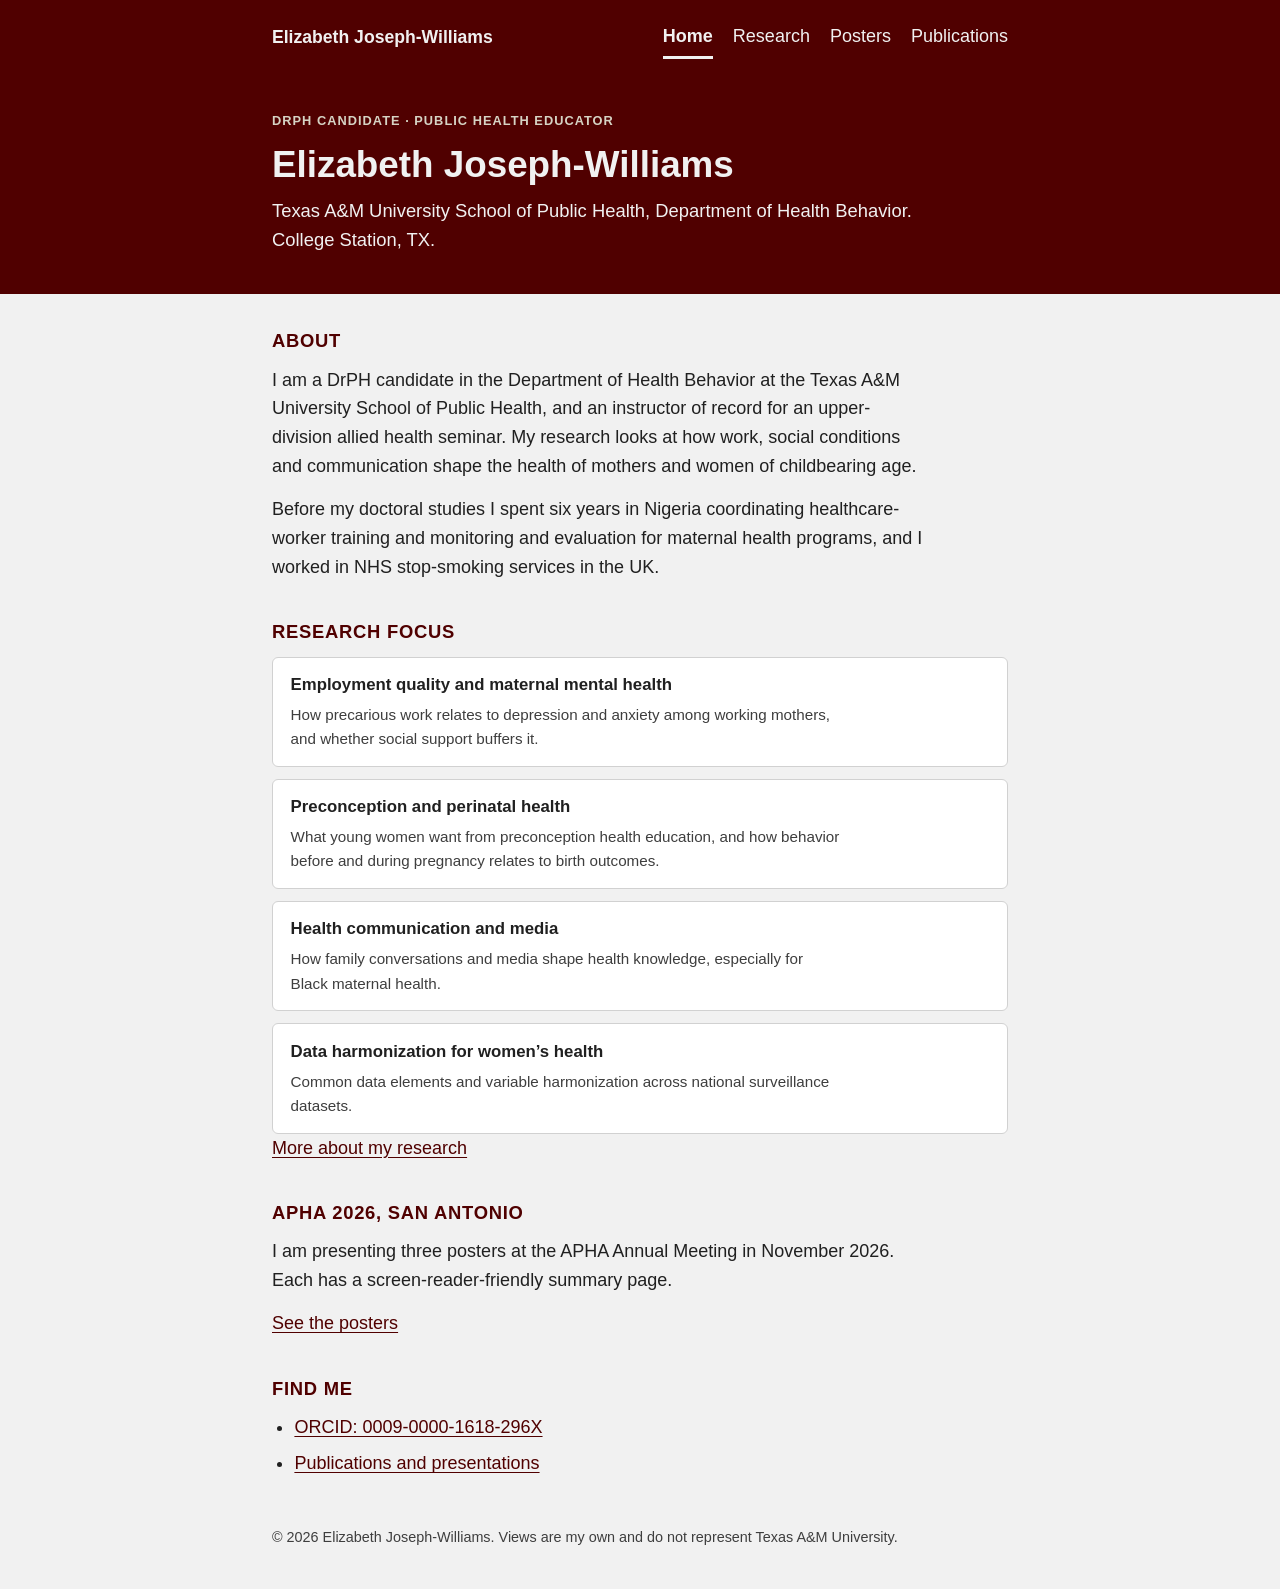
==== index.html @ 9020b2ac "Add files via upload" ====
<!doctype html>
<html lang="en">
<head>
<meta charset="utf-8">
<meta name="viewport" content="width=device-width, initial-scale=1">
<title>Elizabeth Joseph-Williams | Public health researcher</title>
<meta name="description" content="Elizabeth Joseph-Williams, DrPH candidate in Health Behavior at Texas A&amp;M University. Research on maternal mental health, employment and health communication.">
<link rel="icon" href="data:image/svg+xml,%3Csvg xmlns='http://www.w3.org/2000/svg' viewBox='0 0 32 32'%3E%3Crect width='32' height='32' rx='6' fill='%23500000'/%3E%3Ctext x='16' y='22' font-family='Arial' font-weight='700' font-size='16' fill='%23F1F1F1' text-anchor='middle'%3EEJ%3C/text%3E%3C/svg%3E">
<link rel="stylesheet" href="style.css">
</head>
<body>
<a class="skip" href="#main">Skip to main content</a>
<header class="band"><div class="wrap">
<a class="brand" href="">Elizabeth Joseph-Williams</a>
<nav aria-label="Main"><ul><li><a href="" aria-current="page">Home</a></li><li><a href="research/">Research</a></li><li><a href="posters/">Posters</a></li><li><a href="publications/">Publications</a></li></ul></nav>
</div></header>
<div class="hero"><div class="wrap"><p class="eyebrow">DrPH candidate &middot; Public health educator</p><h1>Elizabeth Joseph-Williams</h1><p class="lede">Texas A&amp;M University School of Public Health, Department of Health Behavior. College Station, TX.</p></div></div>
<main id="main"><div class="wrap">

<section aria-labelledby="h-about">
<h2 id="h-about">About</h2>
<p>I am a DrPH candidate in the Department of Health Behavior at the Texas A&amp;M University School of Public Health, and an instructor of record for an upper-division allied health seminar. My research looks at how work, social conditions and communication shape the health of mothers and women of childbearing age.</p>
<p>Before my doctoral studies I spent six years in Nigeria coordinating healthcare-worker training and monitoring and evaluation for maternal health programs, and I worked in NHS stop-smoking services in the UK.</p>
</section>

<section aria-labelledby="h-focus">
<h2 id="h-focus">Research focus</h2>
<ul class="cards">
<li class="card"><h3>Employment quality and maternal mental health</h3><p class="meta">How precarious work relates to depression and anxiety among working mothers, and whether social support buffers it.</p></li>
<li class="card"><h3>Preconception and perinatal health</h3><p class="meta">What young women want from preconception health education, and how behavior before and during pregnancy relates to birth outcomes.</p></li>
<li class="card"><h3>Health communication and media</h3><p class="meta">How family conversations and media shape health knowledge, especially for Black maternal health.</p></li>
<li class="card"><h3>Data harmonization for women&rsquo;s health</h3><p class="meta">Common data elements and variable harmonization across national surveillance datasets.</p></li>
</ul>
<p><a href="research/">More about my research</a></p>
</section>

<section aria-labelledby="h-apha">
<h2 id="h-apha">APHA 2026, San Antonio</h2>
<p>I am presenting three posters at the APHA Annual Meeting in November 2026. Each has a screen-reader-friendly summary page.</p>
<p><a href="posters/">See the posters</a></p>
</section>

<section aria-labelledby="h-links">
<h2 id="h-links">Find me</h2>
<ul class="plain">
<li><a href="https://orcid.org/0009-0000-1618-296X">ORCID: 0009-0000-1618-296X</a></li>
<li><a href="publications/">Publications and presentations</a></li>
</ul>
</section>

</div></main>
<footer><div class="wrap">&copy; 2026 Elizabeth Joseph-Williams. Views are my own and do not represent Texas A&amp;M University.</div></footer>
</body>
</html>
---- style.css ----
:root{--bg:#F1F1F1;--surface:#FFFFFF;--fg:#202020;--muted:#3E3E3E;--accent:#500000;--band:#500000;--band-fg:#F1F1F1;--rule:#D1D1D1;--sand:#D6D3C4;--focus:#500000;--link:#500000;
--font:Arial,Helvetica,"Liberation Sans",sans-serif}
@media (prefers-color-scheme:dark){:root{--bg:#202020;--surface:#2B2B2B;--fg:#F1F1F1;--muted:#D1D1D1;--accent:#D6D3C4;--rule:#4A4A4A;--focus:#D6D3C4;--link:#E6D3D3;color-scheme:dark}}
*,*::before,*::after{box-sizing:border-box}
body{margin:0;background:var(--bg);color:var(--fg);font-family:var(--font);font-size:18px;line-height:1.6}
a{color:var(--link);text-underline-offset:3px}
a:focus-visible,button:focus-visible{outline:3px solid var(--focus);outline-offset:3px}
.skip{position:absolute;left:-999px;top:0;background:var(--band);color:var(--band-fg);padding:.6rem 1rem;z-index:10}
.skip:focus{left:0}
.wrap{max-width:46rem;margin-inline:auto}
.band{background:var(--band);color:var(--band-fg);padding:1rem 16px}
.band a{color:var(--band-fg)}
.band .wrap{display:flex;flex-wrap:wrap;gap:.5rem 1.5rem;align-items:center;justify-content:space-between}
.brand{font-weight:700;font-size:1.1rem;text-decoration:none}
nav ul{list-style:none;margin:0;padding:0;display:flex;flex-wrap:wrap;gap:.25rem 1.25rem}
nav a{display:inline-block;padding:.35rem 0;text-decoration:none;border-bottom:3px solid transparent}
nav a:hover{border-bottom-color:var(--sand)}
nav a[aria-current="page"]{border-bottom-color:var(--band-fg);font-weight:700}
.hero{background:var(--band);color:var(--band-fg);padding:2.25rem 16px 2.5rem}
.hero .eyebrow,.eyebrow{font-size:.8rem;font-weight:700;letter-spacing:.08em;text-transform:uppercase;margin:0 0 .75rem;color:var(--sand)}
h1{font-size:clamp(1.6rem,5vw,2.3rem);line-height:1.2;margin:0 0 .5rem;text-wrap:balance}
.lede{font-size:1.15rem;margin:0}
main{padding:2rem 16px 3rem}
main .wrap{display:grid;gap:2.25rem}
section{min-width:0}
h2{font-size:1.15rem;letter-spacing:.04em;text-transform:uppercase;color:var(--accent);margin:0 0 .6rem}
h3{font-size:1.05rem;margin:0 0 .25rem}
p{margin:0 0 .9rem;max-width:65ch}
p:last-child{margin-bottom:0}
ul.plain{margin:0;padding-left:1.4rem;display:grid;gap:.45rem}
.card{background:var(--surface);border:1px solid var(--rule);border-radius:6px;padding:.9rem 1.1rem}
.cards{list-style:none;margin:0;padding:0;display:grid;gap:.75rem}
.meta{color:var(--muted);font-size:.95rem;margin:0}
.status{background:var(--surface);border:1px solid var(--rule);border-radius:6px;padding:.9rem 1.1rem;font-size:.95rem;color:var(--muted)}
.finding{background:var(--band);color:var(--band-fg);border-radius:6px;padding:1.5rem}
.finding h2{color:var(--sand)}
.finding p{font-size:clamp(1.3rem,4vw,1.75rem);line-height:1.35;font-weight:700;max-width:none;text-wrap:balance}
.pub{margin:0;padding:0;list-style:none;display:grid;gap:.9rem}
.pub li{padding-left:1rem;border-left:3px solid var(--sand)}
.tag{display:inline-block;font-size:.8rem;font-weight:700;letter-spacing:.04em;text-transform:uppercase;background:var(--sand);color:#500000;border-radius:4px;padding:.05rem .45rem;margin-right:.4rem}
ol.themes{counter-reset:t;list-style:none;padding:0;margin:0;display:grid;gap:.6rem}
ol.themes li{counter-increment:t;display:grid;grid-template-columns:2.25rem 1fr;gap:.75rem;align-items:start;background:var(--surface);border:1px solid var(--rule);border-radius:6px;padding:.8rem 1rem}
ol.themes li::before{content:counter(t);display:grid;place-items:center;width:2.25rem;height:2.25rem;border-radius:50%;background:var(--sand);color:#500000;font-weight:700}
.theme-title{margin:0;font-weight:700}
blockquote{margin:.5rem 0 0;font-style:italic;max-width:60ch}
.authors{list-style:none;margin:0 0 1rem;padding:0;display:flex;flex-wrap:wrap;gap:.15rem 1.25rem}
.authors .presenter{font-weight:700}
.affil{list-style:none;margin:0;padding:0;display:grid;gap:.2rem;font-size:.95rem}
.affil .inst{font-weight:700}
.tablewrap{overflow-x:auto;background:var(--surface);border:1px solid var(--rule);border-radius:6px}
table{border-collapse:collapse;width:100%;min-width:20rem}
caption{text-align:left;padding:.8rem 1rem .2rem;font-weight:700}
th,td{text-align:left;padding:.6rem 1rem;border-top:1px solid var(--rule)}
thead th{border-top:0;color:var(--muted);font-size:.85rem;letter-spacing:.04em;text-transform:uppercase}
td.n,th.n{text-align:right;font-variant-numeric:tabular-nums}
tbody th{font-weight:400}
tr.total th,tr.total td{font-weight:700}
footer{padding:0 16px 2.5rem;color:var(--muted);font-size:.9rem}
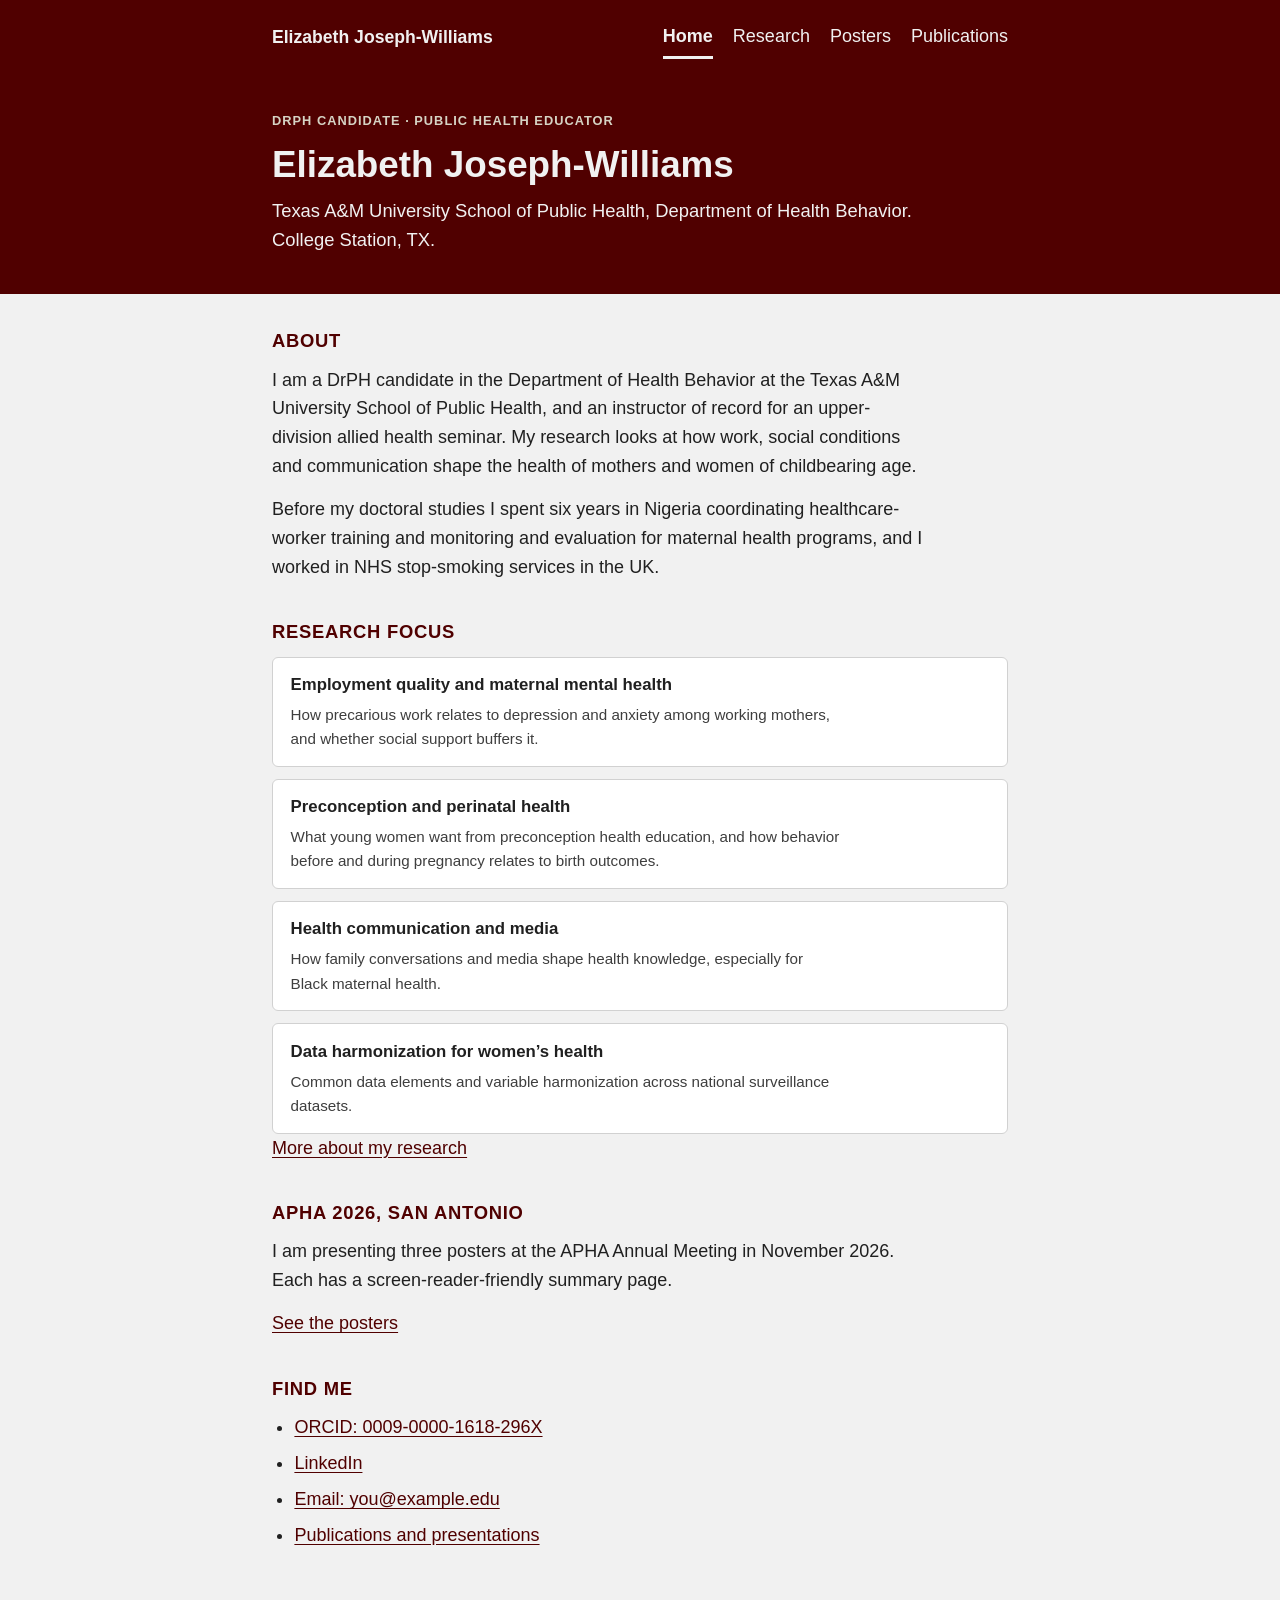
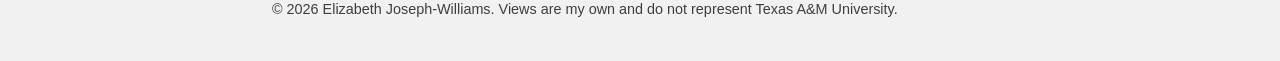
==== commit c7a79e5d: "Update index.html" ====
--- a/index.html
+++ b/index.html
@@ -44,6 +44,8 @@
 <h2 id="h-links">Find me</h2>
 <ul class="plain">
 <li><a href="https://orcid.org/0009-0000-1618-296X">ORCID: 0009-0000-1618-296X</a></li>
+<li><a href="https://www.linkedin.com/in/elizabethjosephwilliams/">LinkedIn</a></li>
+<li><a href="ejwilliams@tamu.edu">Email: you@example.edu</a></li>
 <li><a href="publications/">Publications and presentations</a></li>
 </ul>
 </section>
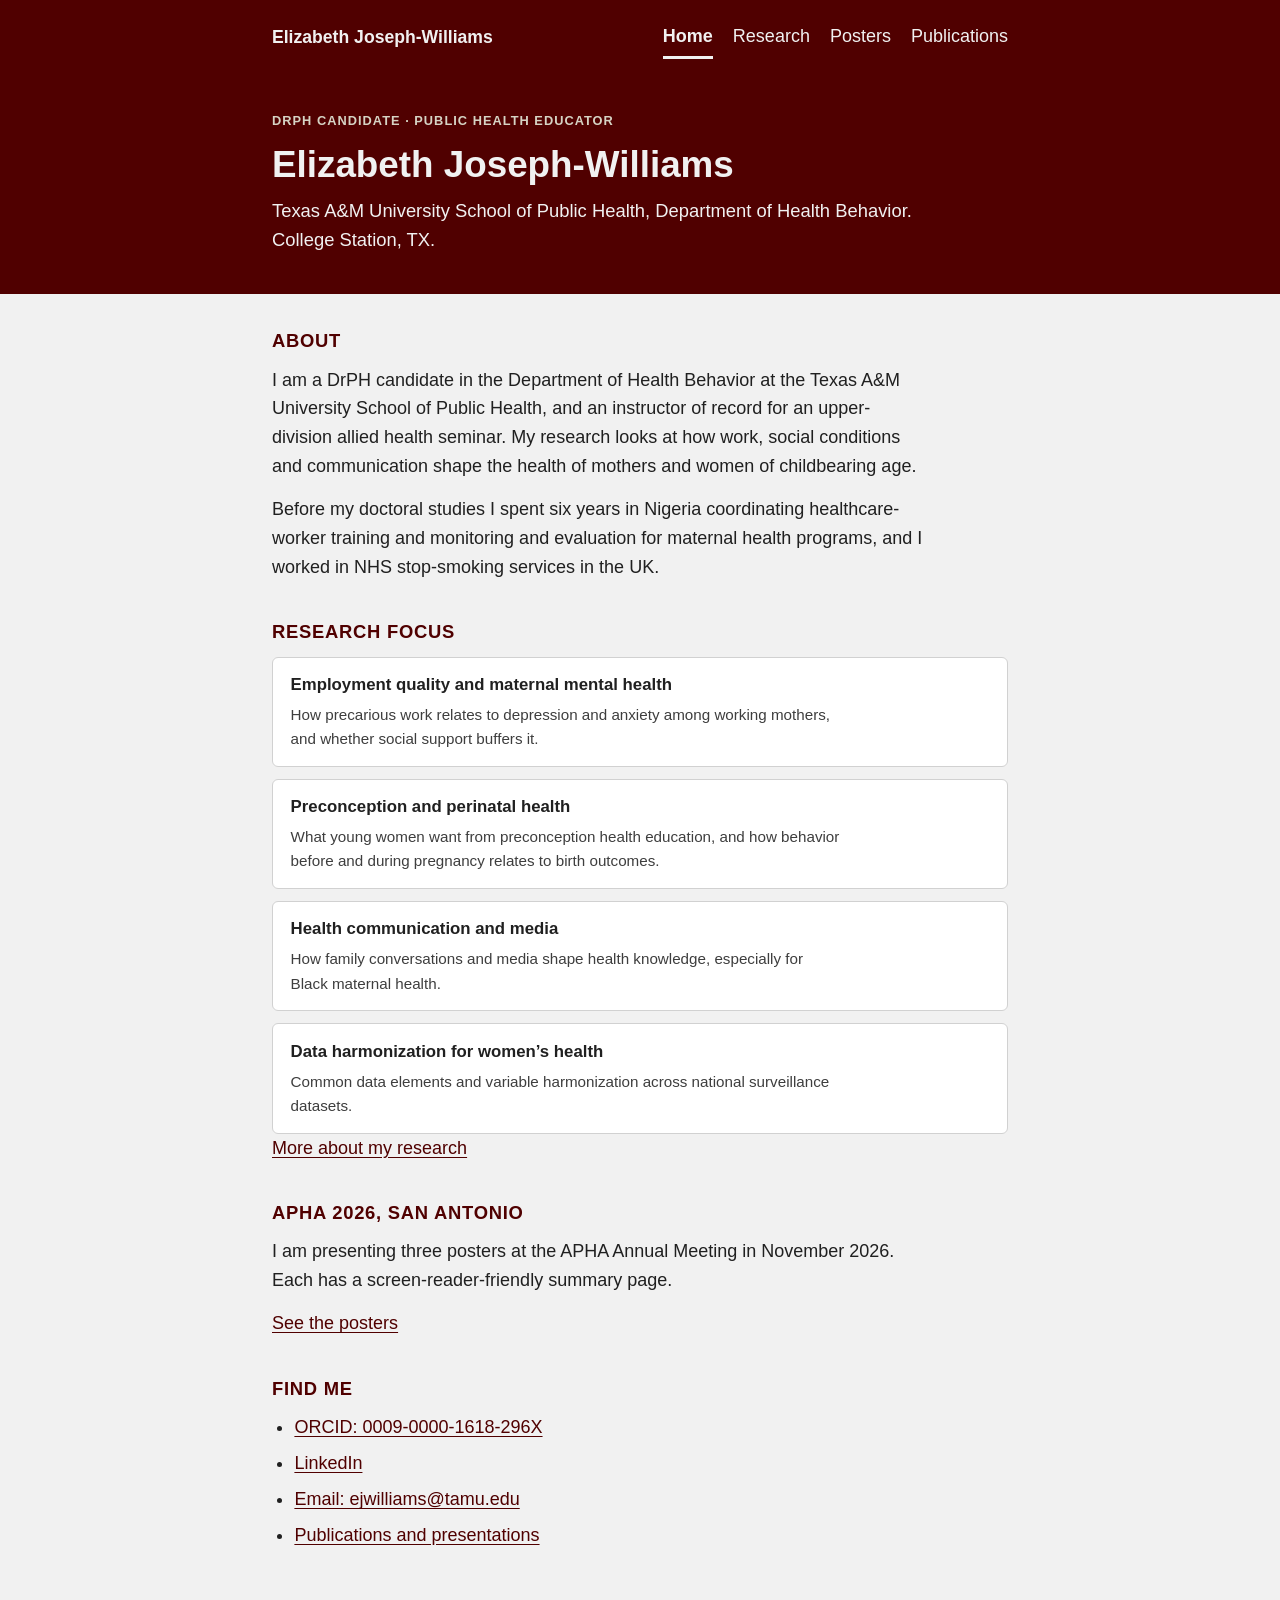
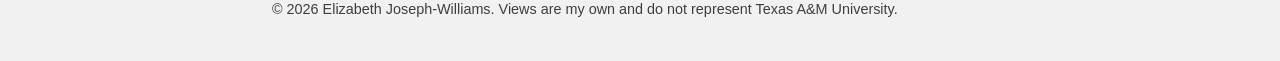
==== commit 04fce653: "Add LinkedIn to contact links" ====
--- a/index.html
+++ b/index.html
@@ -45,7 +45,7 @@
 <ul class="plain">
 <li><a href="https://orcid.org/0009-0000-1618-296X">ORCID: 0009-0000-1618-296X</a></li>
 <li><a href="https://www.linkedin.com/in/elizabethjosephwilliams/">LinkedIn</a></li>
-<li><a href="ejwilliams@tamu.edu">Email: you@example.edu</a></li>
+<li><a href="ejwilliams@tamu.edu">Email: ejwilliams@tamu.edu</a></li>
 <li><a href="publications/">Publications and presentations</a></li>
 </ul>
 </section>
